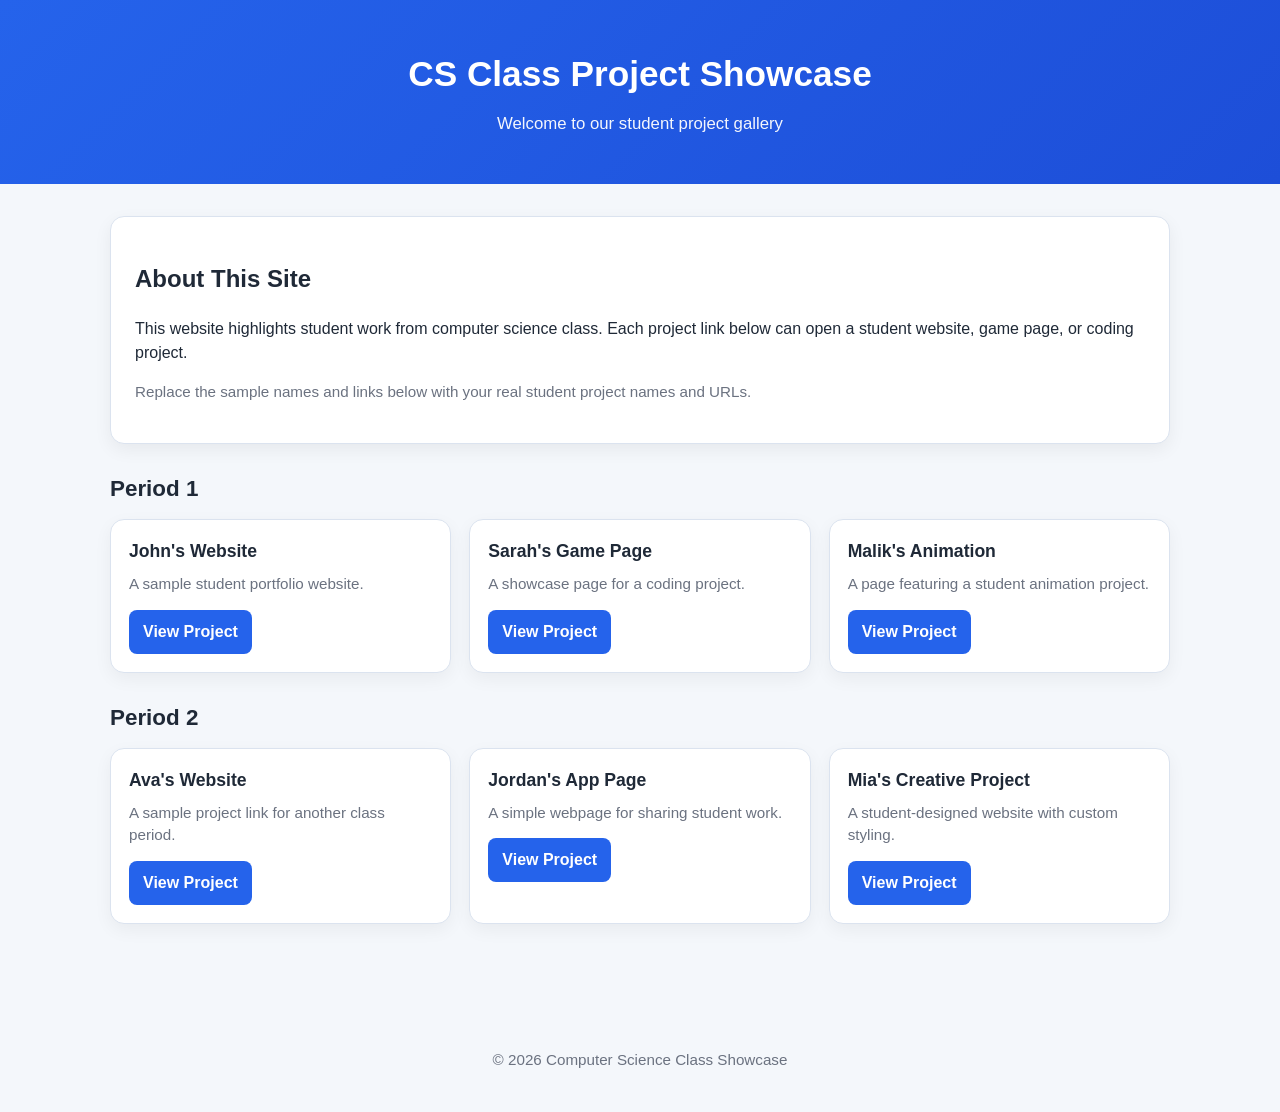
==== index.html @ d5c8ef6c "Add files via upload" ====
<!DOCTYPE html>
<html lang="en">
<head>
  <meta charset="UTF-8" />
  <meta name="viewport" content="width=device-width, initial-scale=1.0" />
  <title>CS Class Project Showcase</title>
  <style>
    :root {
      --bg: #f4f7fb;
      --card: #ffffff;
      --text: #1f2937;
      --muted: #6b7280;
      --accent: #2563eb;
      --border: #dbe3ef;
    }

    * {
      box-sizing: border-box;
    }

    body {
      margin: 0;
      font-family: Arial, Helvetica, sans-serif;
      background: var(--bg);
      color: var(--text);
      line-height: 1.5;
    }

    header {
      background: linear-gradient(135deg, #2563eb, #1d4ed8);
      color: white;
      padding: 48px 20px;
      text-align: center;
    }

    header h1 {
      margin: 0 0 10px;
      font-size: 2.2rem;
    }

    header p {
      margin: 0;
      font-size: 1.05rem;
      opacity: 0.95;
    }

    main {
      max-width: 1100px;
      margin: 32px auto;
      padding: 0 20px 40px;
    }

    .intro {
      background: var(--card);
      border: 1px solid var(--border);
      border-radius: 14px;
      padding: 24px;
      margin-bottom: 28px;
      box-shadow: 0 6px 18px rgba(0, 0, 0, 0.06);
    }

    .period-section {
      margin-bottom: 28px;
    }

    .period-title {
      margin: 0 0 14px;
      font-size: 1.4rem;
    }

    .project-grid {
      display: grid;
      grid-template-columns: repeat(auto-fit, minmax(240px, 1fr));
      gap: 18px;
    }

    .project-card {
      background: var(--card);
      border: 1px solid var(--border);
      border-radius: 14px;
      padding: 18px;
      box-shadow: 0 6px 18px rgba(0, 0, 0, 0.05);
    }

    .project-card h3 {
      margin-top: 0;
      margin-bottom: 8px;
      font-size: 1.1rem;
    }

    .project-card p {
      margin: 0 0 14px;
      color: var(--muted);
      font-size: 0.95rem;
    }

    .project-card a {
      display: inline-block;
      text-decoration: none;
      background: var(--accent);
      color: white;
      padding: 10px 14px;
      border-radius: 8px;
      font-weight: bold;
    }

    .project-card a:hover {
      background: #1d4ed8;
    }

    footer {
      text-align: center;
      color: var(--muted);
      padding: 25px 15px 40px;
      font-size: 0.95rem;
    }

    .note {
      margin-top: 14px;
      font-size: 0.95rem;
      color: var(--muted);
    }
  </style>
</head>
<body>
  <header>
    <h1>CS Class Project Showcase</h1>
    <p>Welcome to our student project gallery</p>
  </header>

  <main>
    <section class="intro">
      <h2>About This Site</h2>
      <p>
        This website highlights student work from computer science class. Each project link below can open a student website, game page, or coding project.
      </p>
      <p class="note">
        Replace the sample names and links below with your real student project names and URLs.
      </p>
    </section>

    <section class="period-section">
      <h2 class="period-title">Period 1</h2>
      <div class="project-grid">
        <div class="project-card">
          <h3>John's Website</h3>
          <p>A sample student portfolio website.</p>
          <a href="#">View Project</a>
        </div>
        <div class="project-card">
          <h3>Sarah's Game Page</h3>
          <p>A showcase page for a coding project.</p>
          <a href="#">View Project</a>
        </div>
        <div class="project-card">
          <h3>Malik's Animation</h3>
          <p>A page featuring a student animation project.</p>
          <a href="#">View Project</a>
        </div>
      </div>
    </section>

    <section class="period-section">
      <h2 class="period-title">Period 2</h2>
      <div class="project-grid">
        <div class="project-card">
          <h3>Ava's Website</h3>
          <p>A sample project link for another class period.</p>
          <a href="#">View Project</a>
        </div>
        <div class="project-card">
          <h3>Jordan's App Page</h3>
          <p>A simple webpage for sharing student work.</p>
          <a href="#">View Project</a>
        </div>
        <div class="project-card">
          <h3>Mia's Creative Project</h3>
          <p>A student-designed website with custom styling.</p>
          <a href="#">View Project</a>
        </div>
      </div>
    </section>
  </main>

  <footer>
    © 2026 Computer Science Class Showcase
  </footer>
</body>
</html>
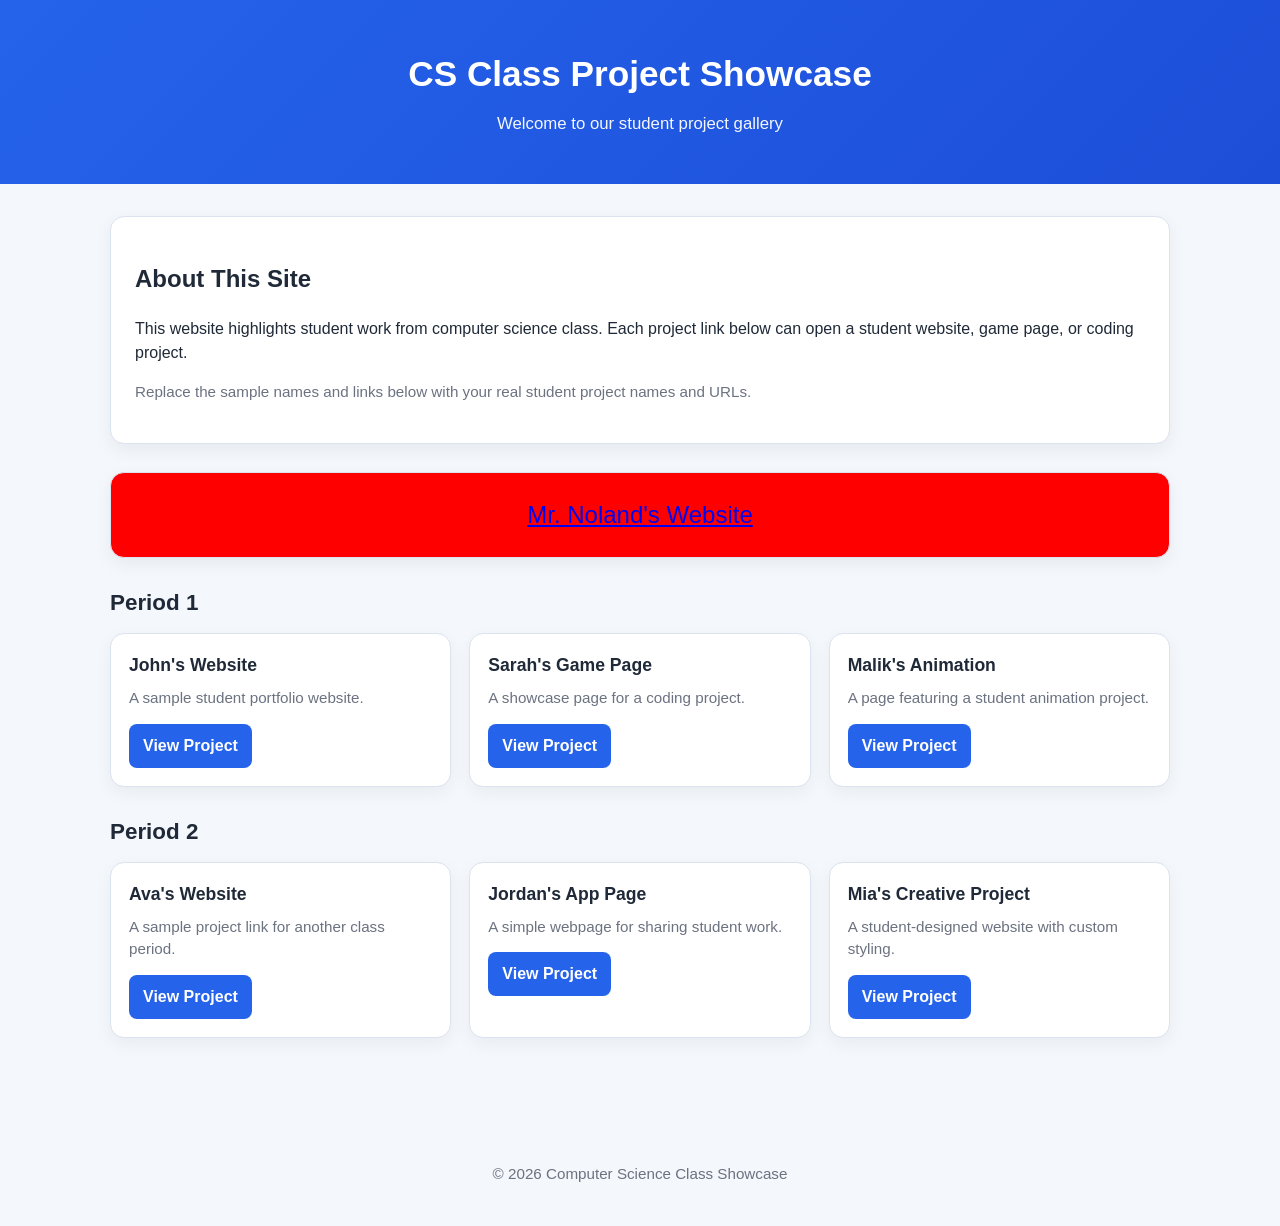
==== commit 195f6f39: "Update index.html" ====
--- a/index.html
+++ b/index.html
@@ -139,6 +139,12 @@
       </p>
     </section>
 
+    <section class="intro" style="background-color:red">
+      <div style="text-align:center;font-size:24px">
+	       <a href="mywebsite/index.html">Mr. Noland's Website</a>
+      </div>  
+    </section>
+    
     <section class="period-section">
       <h2 class="period-title">Period 1</h2>
       <div class="project-grid">
@@ -187,3 +193,4 @@
   </footer>
 </body>
 </html>
+
